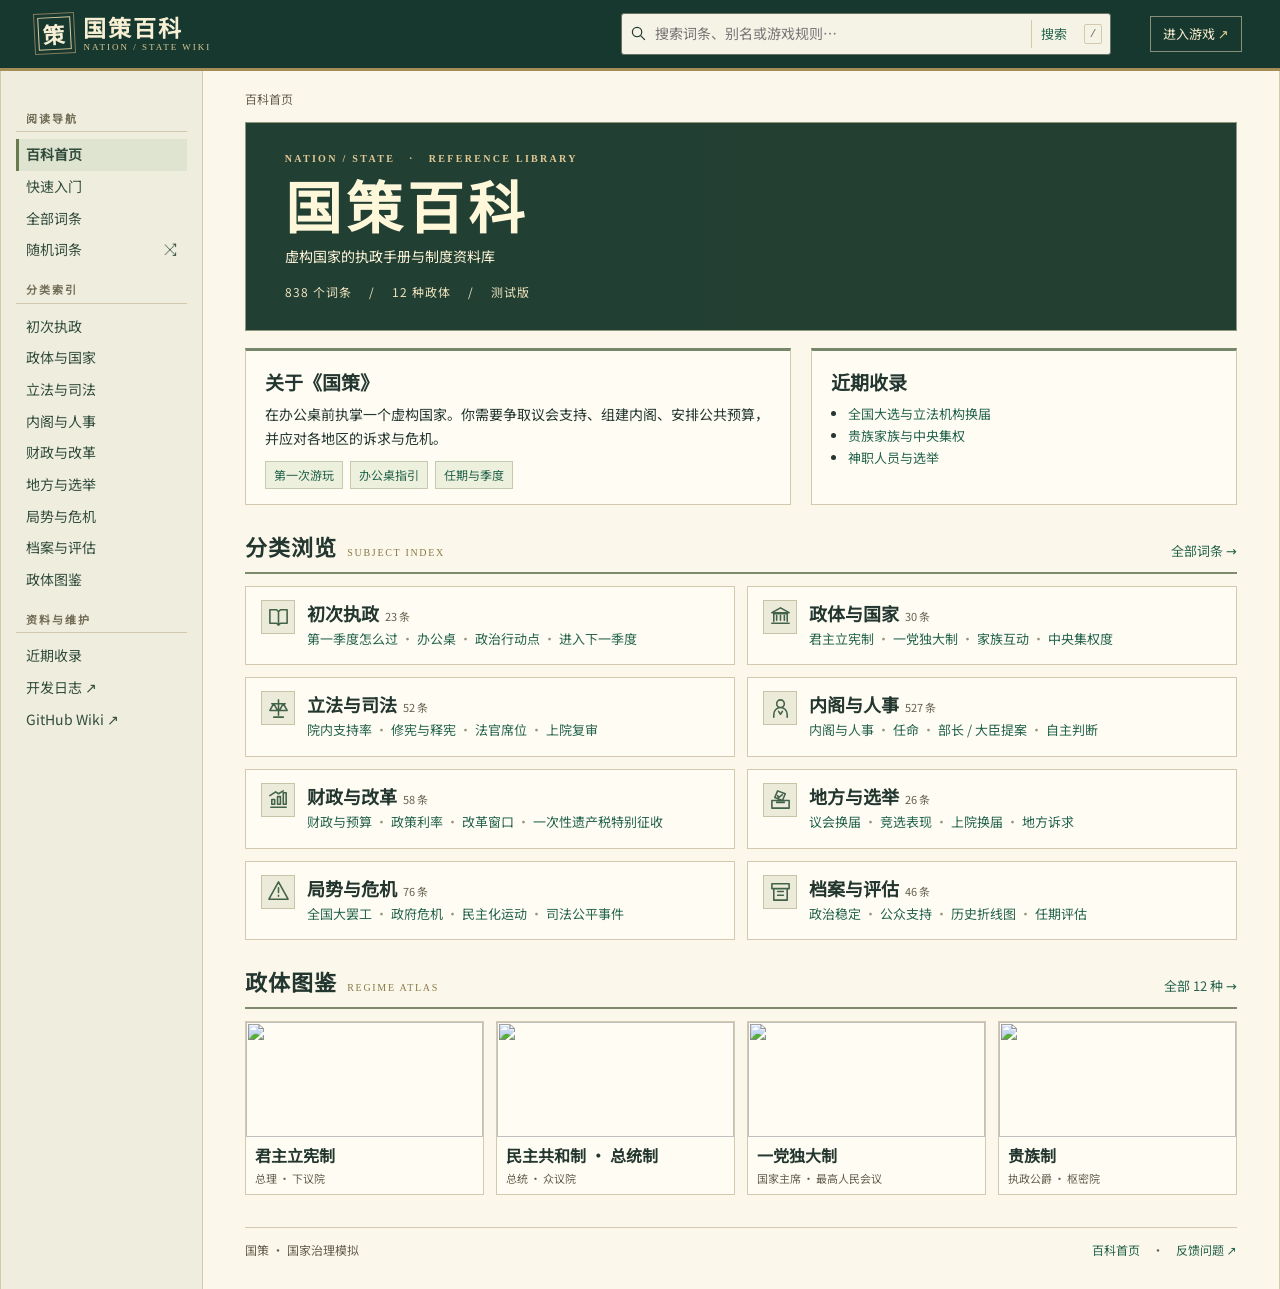
==== wiki/index.html @ 5ea67449 "发布国策图文百科、政体图鉴与全文检索入口" ====
<!doctype html><html lang="zh-CN"><head><meta charset="utf-8"><meta name="viewport" content="width=device-width,initial-scale=1"><meta name="theme-color" content="#203e33"><meta name="description" content="国策游戏百科：查阅政体、议会、预算、内阁、司法、危机和选举规则。"><title>国策百科 · 游戏资料库</title><link rel="stylesheet" href="wiki.css?v=atlas1"><script src="wiki.js?v=atlas1" defer></script></head><body>
<a class="skip" href="#content">跳到正文</a><header class="mast"><div class="mast-inner"><a class="brand" href="#home"><span class="seal" aria-hidden="true">策</span><span>国策百科<small>NATION / STATE WIKI</small></span></a><form class="search" id="search" role="search"><label class="sr" for="query">搜索百科</label><svg aria-hidden="true" viewBox="0 0 24 24"><circle cx="10" cy="10" r="6.6"/><path d="m15 15 6 6"/></svg><input id="query" placeholder="搜索词条、别名或游戏规则…" type="search" autocomplete="off"><button type="submit">搜索</button><kbd aria-hidden="true">/</kbd></form><a class="play" href="../">进入游戏 <span>↗</span></a></div></header>
<div class="shell"><aside><button class="menu-toggle" id="menu-toggle" aria-controls="sidebar-nav" aria-expanded="false">百科导航 <span>☰</span></button><nav id="sidebar-nav" aria-label="百科导航"><div class="side-caption">阅读导航</div><a href="#home" data-page="home">百科首页</a><a href="#entry/quickstart">快速入门</a><a href="#search" data-page="search">全部词条</a><button id="random" type="button">随机词条 <span>⤨</span></button><div class="side-caption">分类索引</div><div id="side-groups"></div><div class="side-caption">资料与维护</div><a href="#updates" data-page="updates">近期收录</a><a href="https://github.com/henrada/nation-state/blob/main/README.md">开发日志 ↗</a><a href="https://github.com/henrada/nation-state/wiki">GitHub Wiki ↗</a></nav></aside>
<main id="content" tabindex="-1"><nav id="crumb" aria-label="当前位置">百科首页</nav><div id="view"><h1>国策百科</h1><p>正在整理词条索引…</p></div><noscript><p>本百科的分类与搜索需要 JavaScript。你也可以阅读<a href="https://github.com/henrada/nation-state/wiki">文字版 Wiki</a>。</p></noscript><footer><span>国策 · 国家治理模拟</span><span><a href="#home">百科首页</a>　·　<a href="https://github.com/henrada/nation-state/issues">反馈问题 ↗</a></span></footer></main></div></body></html>
---- wiki/wiki.css ----
@font-face{font-family:'Wiki Han';src:local('Noto Sans SC'),url('fonts/handbook.woff') format('woff');font-style:normal;font-weight:400;font-display:swap}
:root{--ink:#23362f;--green:#224738;--deep:#17382e;--link:#24634c;--muted:#655f4f;--line:#d3c9ae;--paper:#fbf8eb;--gold:#a27a3f;--serif:Georgia,'Songti SC','Noto Serif SC','SimSun','Wiki Han',serif;--sans:-apple-system,'Microsoft YaHei','PingFang SC','Wiki Han',system-ui,sans-serif}*{box-sizing:border-box}body{margin:0;color:var(--ink);font:15px/1.7 var(--sans);background:#ebe7d9}a{color:var(--link);text-decoration:none}a:hover{text-decoration:underline;text-underline-offset:3px}button,input,select{font:inherit}button{color:inherit;cursor:pointer}button:focus-visible,a:focus-visible,input:focus-visible,select:focus-visible,summary:focus-visible{outline:3px solid #bf863b;outline-offset:3px}.sr,.skip:not(:focus){clip-path:inset(50%);width:1px;height:1px;position:absolute;overflow:hidden}.skip:focus{position:fixed;top:6px;left:6px;background:white;padding:8px;z-index:9}.mast{background:var(--deep);border-bottom:3px solid #a68c57;color:#fff8db}.mast-inner{max-width:1500px;margin:auto;padding:13px clamp(14px,3vw,46px);display:flex;align-items:center;gap:3vw}.brand{display:flex;align-items:center;gap:12px;color:#f7efd4;font:700 23px/1.23 var(--serif);letter-spacing:2px;white-space:nowrap}.brand:hover,.play:hover{text-decoration:none}.brand small{display:block;font:9px/1.5 Georgia,serif;letter-spacing:2px;color:#d9c694}.seal{border:1px solid #ddcda3;outline:1px solid #857c5e;outline-offset:3px;width:33px;height:33px;display:grid;place-items:center;font-size:22px;transform:rotate(-3deg)}.search{display:flex;align-items:center;gap:8px;margin-left:auto;width:min(490px,47%);padding:2px 8px;background:#f5f2e6;border:1px solid #677263;border-radius:3px;color:var(--ink)}.search svg{width:17px;fill:none;stroke:currentColor;stroke-width:1.7}.search input{border:0;background:transparent;min-width:0;flex:1;padding:6px 0;font-size:14px;color:var(--ink)}.search button{background:none;border:0;border-left:1px solid var(--line);font-size:13px;color:var(--link);padding:3px 9px}.search kbd{color:#786e5b;font-size:11px;border:1px solid var(--line);border-radius:2px;padding:0 5px}.play{border:1px solid #879079;color:#f6eccc;padding:6px 12px;font-size:13px}.play span{color:#e3cc92}.shell{max-width:1500px;margin:auto;display:grid;grid-template-columns:202px minmax(0,1fr);min-height:calc(100vh - 70px);background:var(--paper);border-inline:1px solid var(--line)}aside{border-right:1px solid var(--line);background:#efedde;padding:24px 15px}aside nav{position:sticky;top:12px}.side-caption{font:700 11px/1.5 var(--sans);letter-spacing:2px;color:#736e57;padding:15px 10px 5px;border-bottom:1px solid var(--line);margin:0 0 7px}aside a,aside button:not(.menu-toggle){display:block;color:#324d3d;padding:5px 10px;font-size:14px;line-height:1.55;width:100%;text-align:left;border:0;background:none}aside a[aria-current=page],aside button:hover,aside a:hover{background:#dfe4d1;text-decoration:none}aside a[aria-current=page]{box-shadow:inset 3px 0 #677a50;font-weight:650}aside button span{float:right}.menu-toggle{display:none}main{min-width:0;padding:16px clamp(18px,3.3vw,52px) 28px}#crumb{font-size:12px;color:var(--muted);padding:2px 0 13px;overflow-wrap:anywhere}#crumb a{color:#546852}footer{margin-top:32px;border-top:1px solid var(--line);padding-top:12px;display:flex;justify-content:space-between;gap:10px;flex-wrap:wrap;font-size:12px;color:var(--muted)}h1,h2,h3,h4,p{margin:0}h1,h2,h3,h4{font-family:var(--serif)}.hero{min-height:195px;border:1px solid #8f977b;position:relative;background:#233f31;color:#fff7da;isolation:isolate;overflow:hidden;padding:28px clamp(18px,3vw,43px);display:flex;align-items:center}.hero:before{position:absolute;content:'';inset:0 0 0 27%;background:url('../assets/office/republic.webp') center 57% / cover no-repeat;z-index:-2}.hero:after{position:absolute;content:'';inset:0;background:linear-gradient(90deg,#223f33 10%,#223f33f0 40%,#223f33a6 66%,#223f3325);z-index:-1}.eyebrow{font:600 10px/1.5 Georgia,serif;letter-spacing:2.3px;color:var(--gold)}.hero .eyebrow{color:#e0c995}.hero h1{font-size:clamp(35px,4.4vw,61px);line-height:1.2;letter-spacing:5px;margin:5px 0}.hero p{font-size:14px;margin:6px 0 13px}.hero .counts{font-size:12px;color:#efe3bd;letter-spacing:1px}.section-head{display:flex;align-items:baseline;gap:10px;border-bottom:2px solid #7d8a6e;padding:0 0 6px;margin:23px 0 12px}.section-head h2{font-size:22px;letter-spacing:1px}.section-head small{font:10px Georgia,serif;color:#897947;letter-spacing:1.7px}.section-head>a{margin-left:auto;font-size:13px}.intro-grid{display:grid;grid-template-columns:minmax(0,1.28fr) minmax(0,1fr);gap:20px;margin:17px 0}.intro-box,.updates-box,.box,.entry,.article-top,.result-row{border:1px solid var(--line);background:#fffdf3}.intro-box,.updates-box{padding:15px 19px;border-top:3px solid #75866b}.intro-box h2,.updates-box h2{font-size:19px;margin-bottom:5px}.intro-box p,.updates-box p{font-size:14px}.quick-links,.chips{display:flex;gap:7px;flex-wrap:wrap;margin-top:10px}.quick-links a,.chip,.chips a,.chips button{font-size:12px;background:#edf0dd;color:var(--link);border:1px solid #c5cbb1;padding:3px 8px}.updates-box ul{margin:0;padding-left:17px;font-size:13px}.groups{display:grid;grid-template-columns:1fr 1fr;gap:12px}.box{padding:13px 15px;display:grid;grid-template-columns:36px 1fr;gap:10px;min-width:0}.glyph{width:34px;height:34px;border:1px solid #c7c3a7;background:#ecebda;display:grid;place-items:center;color:#426249}.glyph svg{width:23px;height:23px;fill:none;stroke:currentColor;stroke-width:1.65;stroke-linecap:round;stroke-linejoin:round}.box h3{font-size:18px;line-height:1.5}.box h3 a{color:var(--ink)}.box small{color:var(--muted);font:11px var(--sans);margin-left:6px}.box-links{font-size:13px;line-height:1.9}.box-links a:not(:last-child):after{content:' · ';color:#98947c}.regime-grid{display:grid;grid-template-columns:repeat(4,minmax(0,1fr));gap:12px}.regime-tile{border:1px solid var(--line);display:block;background:#fffdf3;color:var(--ink);overflow:hidden}.regime-tile img{display:block;width:100%;height:clamp(80px,9vw,135px);object-fit:cover}.regime-tile b,.regime-tile small{display:block;padding:0 9px}.regime-tile b{font:700 16px/1.6 var(--serif);padding-top:6px}.regime-tile small{font-size:11px;color:var(--muted);margin-bottom:7px}.article-top{padding:21px 23px 17px;border-top:3px solid #7d8b6b}.article-top h1{font-size:clamp(26px,3.8vw,42px);line-height:1.3;margin:5px 0 8px;overflow-wrap:anywhere}.article-top p,.quiet{color:var(--muted);font-size:14px}.entry{padding:20px 23px;margin-top:12px;min-width:0}.entry p+p{margin-top:14px}.entry p{max-width:75ch;line-height:1.9}.entry h2{font-size:21px;margin:0 0 10px}.entry select{max-width:100%;background:var(--paper);padding:5px 9px;color:var(--ink);border:1px solid var(--line)}.regime-info{display:grid;grid-template-columns:minmax(0,1fr) minmax(200px,.72fr);gap:22px}.regime-info img{width:100%;max-height:260px;object-fit:contain;background:#ece8da}.facts{display:grid;grid-template-columns:max-content 1fr;gap:3px 12px;margin:12px 0;font-size:14px}.facts dt{color:var(--muted)}.facts dd{margin:0}.results{display:grid;grid-template-columns:1fr 1fr;gap:9px}.result-row{padding:10px 13px;min-width:0}.result-row a{font:700 16px/1.5 var(--serif)}.result-row p{font-size:12px;color:var(--muted);overflow-wrap:anywhere}.list-controls{display:flex;align-items:center;gap:11px;flex-wrap:wrap;margin:13px 0;font-size:13px}.list-controls select{max-width:100%;padding:4px 8px;background:var(--paper);border:1px solid var(--line)}.pagination{display:flex;align-items:center;justify-content:center;gap:18px;margin-top:16px}.pagination a,.back,.text-button{background:#edf0dd;border:1px solid #c5cbb1;color:var(--link);padding:4px 10px;font-size:13px}.pagination span{font-size:13px;color:var(--muted)}.load-error{padding:14px;border:1px solid #b99678;background:#fbefd9}details{margin-top:12px}summary{cursor:pointer;color:var(--link);font-size:14px}.regime-links{margin-bottom:16px}.update-row{padding:12px 0;border-top:1px solid var(--line)}.update-row p{font-size:14px}
@media(min-width:1501px){body{padding-inline:20px}}@media(max-width:940px){.shell{grid-template-columns:157px minmax(0,1fr)}aside{padding-inline:8px}.hero{min-height:175px}.intro-grid{gap:12px}.regime-grid{grid-template-columns:repeat(3,minmax(0,1fr))}.brand{font-size:20px}.groups{gap:9px}.intro-box,.updates-box{padding:12px}.box{grid-template-columns:29px 1fr;padding:10px;gap:8px}.glyph{width:28px;height:28px}}
@media(max-width:700px){.mast-inner{display:grid;grid-template-columns:1fr auto;gap:11px;padding:11px 15px}.search{grid-column:1/-1;grid-row:2;width:100%}.brand small{font-size:8px}.play{font-size:12px}.shell{display:block}aside{padding:0;border-right:0;border-bottom:1px solid var(--line)}aside nav{position:static;padding:0 10px 12px;display:none}aside nav.open{display:block}.menu-toggle{display:flex;justify-content:space-between;width:100%;padding:6px 15px;border:0;background:none;text-align:left;font-size:13px}.menu-toggle span{padding:0 4px}main{padding:11px 13px 18px}.hero{min-height:157px;padding:18px 16px}.hero:before{inset:0 0 0 9%}.hero:after{background:linear-gradient(90deg,#223f33f7 5%,#223f33eb 43%,#223f3364)}.hero h1{font-size:36px}.hero p{font-size:12px}.hero .counts{font-size:11px;letter-spacing:0}.intro-grid,.groups,.results,.regime-info{grid-template-columns:1fr}.regime-grid{grid-template-columns:repeat(2,minmax(0,1fr))}.regime-tile img{height:100px}.section-head{margin-top:17px}.section-head h2{font-size:20px}.section-head small{font-size:9px}.entry,.article-top{padding:15px}.facts{grid-template-columns:minmax(75px,max-content) 1fr}.regime-info img{max-height:210px}.entry{font-size:14px}.box{grid-template-columns:36px 1fr}.glyph{width:34px;height:34px}}
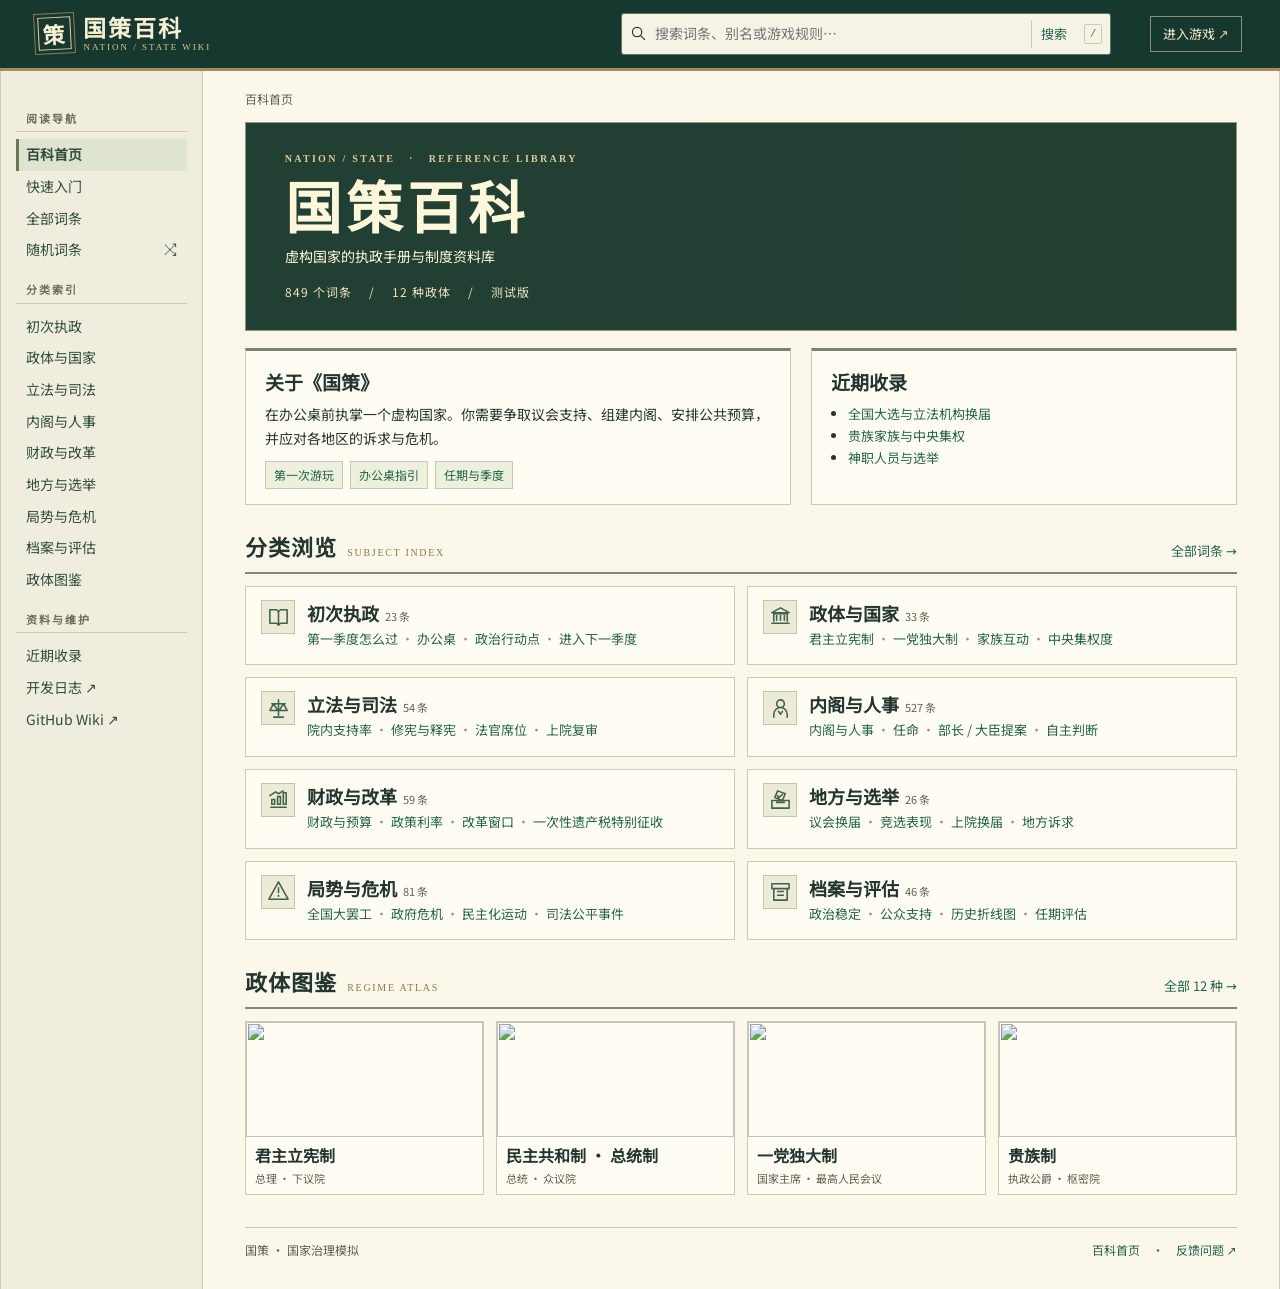
==== commit 7ba1e8ca: "以军政府制取代僭主制，加入委员会逐人表决与三条国家转型路线" ====
--- a/wiki/index.html
+++ b/wiki/index.html
@@ -1,4 +1,4 @@
-<!doctype html><html lang="zh-CN"><head><meta charset="utf-8"><meta name="viewport" content="width=device-width,initial-scale=1"><meta name="theme-color" content="#203e33"><meta name="description" content="国策游戏百科：查阅政体、议会、预算、内阁、司法、危机和选举规则。"><title>国策百科 · 游戏资料库</title><link rel="stylesheet" href="wiki.css?v=atlas1"><script src="wiki.js?v=atlas1" defer></script></head><body>
+<!doctype html><html lang="zh-CN"><head><meta charset="utf-8"><meta name="viewport" content="width=device-width,initial-scale=1"><meta name="theme-color" content="#203e33"><meta name="description" content="国策游戏百科：查阅政体、议会、预算、内阁、司法、危机和选举规则。"><title>国策百科 · 游戏资料库</title><link rel="stylesheet" href="wiki.css?v=atlas1"><script src="wiki.js?v=military1" defer></script></head><body>
 <a class="skip" href="#content">跳到正文</a><header class="mast"><div class="mast-inner"><a class="brand" href="#home"><span class="seal" aria-hidden="true">策</span><span>国策百科<small>NATION / STATE WIKI</small></span></a><form class="search" id="search" role="search"><label class="sr" for="query">搜索百科</label><svg aria-hidden="true" viewBox="0 0 24 24"><circle cx="10" cy="10" r="6.6"/><path d="m15 15 6 6"/></svg><input id="query" placeholder="搜索词条、别名或游戏规则…" type="search" autocomplete="off"><button type="submit">搜索</button><kbd aria-hidden="true">/</kbd></form><a class="play" href="../">进入游戏 <span>↗</span></a></div></header>
 <div class="shell"><aside><button class="menu-toggle" id="menu-toggle" aria-controls="sidebar-nav" aria-expanded="false">百科导航 <span>☰</span></button><nav id="sidebar-nav" aria-label="百科导航"><div class="side-caption">阅读导航</div><a href="#home" data-page="home">百科首页</a><a href="#entry/quickstart">快速入门</a><a href="#search" data-page="search">全部词条</a><button id="random" type="button">随机词条 <span>⤨</span></button><div class="side-caption">分类索引</div><div id="side-groups"></div><div class="side-caption">资料与维护</div><a href="#updates" data-page="updates">近期收录</a><a href="https://github.com/henrada/nation-state/blob/main/README.md">开发日志 ↗</a><a href="https://github.com/henrada/nation-state/wiki">GitHub Wiki ↗</a></nav></aside>
 <main id="content" tabindex="-1"><nav id="crumb" aria-label="当前位置">百科首页</nav><div id="view"><h1>国策百科</h1><p>正在整理词条索引…</p></div><noscript><p>本百科的分类与搜索需要 JavaScript。你也可以阅读<a href="https://github.com/henrada/nation-state/wiki">文字版 Wiki</a>。</p></noscript><footer><span>国策 · 国家治理模拟</span><span><a href="#home">百科首页</a>　·　<a href="https://github.com/henrada/nation-state/issues">反馈问题 ↗</a></span></footer></main></div></body></html>
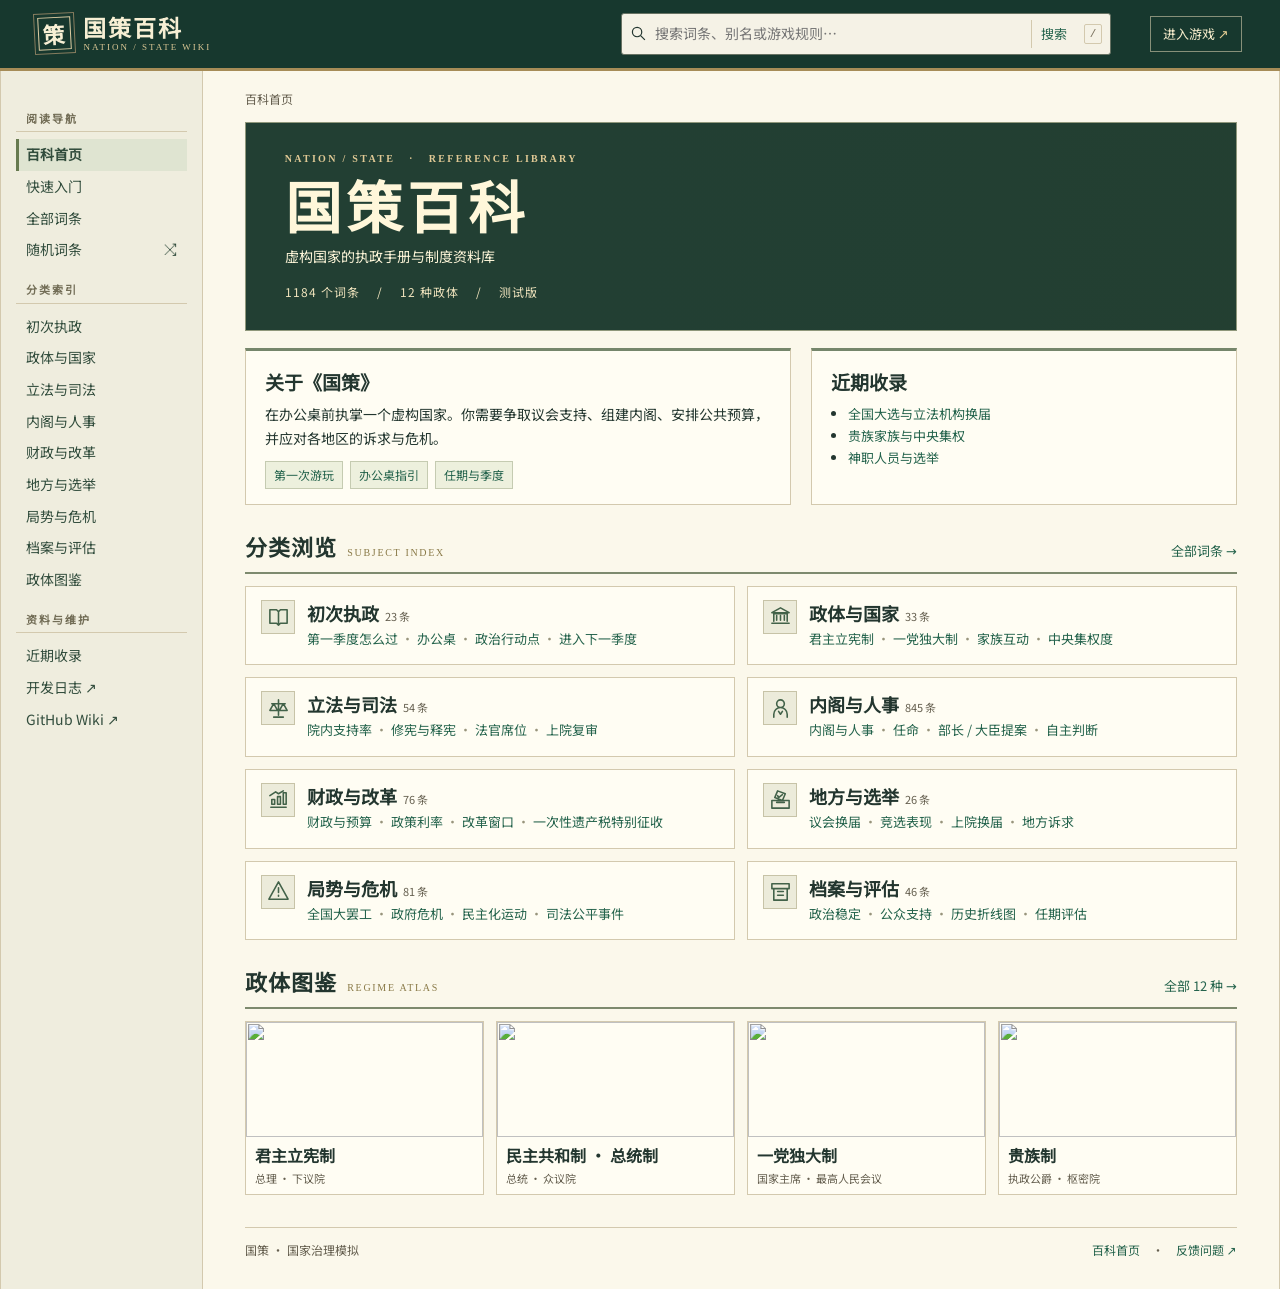
==== commit 3eb2cc85: "Simplify game copy and align expandable rule explanations" ====
--- a/wiki/index.html
+++ b/wiki/index.html
@@ -1,4 +1,4 @@
-<!doctype html><html lang="zh-CN"><head><meta charset="utf-8"><meta name="viewport" content="width=device-width,initial-scale=1"><meta name="theme-color" content="#203e33"><meta name="description" content="国策游戏百科：查阅政体、议会、预算、内阁、司法、危机和选举规则。"><title>国策百科 · 游戏资料库</title><link rel="stylesheet" href="wiki.css?v=atlas1"><script src="wiki.js?v=military1" defer></script></head><body>
+<!doctype html><html lang="zh-CN"><head><meta charset="utf-8"><meta name="viewport" content="width=device-width,initial-scale=1"><meta name="theme-color" content="#203e33"><meta name="description" content="国策游戏百科：查阅政体、议会、预算、内阁、司法、危机和选举规则。"><title>国策百科 · 游戏资料库</title><link rel="stylesheet" href="wiki.css?v=rules2"><script src="wiki.js?v=rules2" defer></script></head><body>
 <a class="skip" href="#content">跳到正文</a><header class="mast"><div class="mast-inner"><a class="brand" href="#home"><span class="seal" aria-hidden="true">策</span><span>国策百科<small>NATION / STATE WIKI</small></span></a><form class="search" id="search" role="search"><label class="sr" for="query">搜索百科</label><svg aria-hidden="true" viewBox="0 0 24 24"><circle cx="10" cy="10" r="6.6"/><path d="m15 15 6 6"/></svg><input id="query" placeholder="搜索词条、别名或游戏规则…" type="search" autocomplete="off"><button type="submit">搜索</button><kbd aria-hidden="true">/</kbd></form><a class="play" href="../">进入游戏 <span>↗</span></a></div></header>
 <div class="shell"><aside><button class="menu-toggle" id="menu-toggle" aria-controls="sidebar-nav" aria-expanded="false">百科导航 <span>☰</span></button><nav id="sidebar-nav" aria-label="百科导航"><div class="side-caption">阅读导航</div><a href="#home" data-page="home">百科首页</a><a href="#entry/quickstart">快速入门</a><a href="#search" data-page="search">全部词条</a><button id="random" type="button">随机词条 <span>⤨</span></button><div class="side-caption">分类索引</div><div id="side-groups"></div><div class="side-caption">资料与维护</div><a href="#updates" data-page="updates">近期收录</a><a href="https://github.com/henrada/nation-state/blob/main/README.md">开发日志 ↗</a><a href="https://github.com/henrada/nation-state/wiki">GitHub Wiki ↗</a></nav></aside>
 <main id="content" tabindex="-1"><nav id="crumb" aria-label="当前位置">百科首页</nav><div id="view"><h1>国策百科</h1><p>正在整理词条索引…</p></div><noscript><p>本百科的分类与搜索需要 JavaScript。你也可以阅读<a href="https://github.com/henrada/nation-state/wiki">文字版 Wiki</a>。</p></noscript><footer><span>国策 · 国家治理模拟</span><span><a href="#home">百科首页</a>　·　<a href="https://github.com/henrada/nation-state/issues">反馈问题 ↗</a></span></footer></main></div></body></html>
--- a/wiki/wiki.css
+++ b/wiki/wiki.css
@@ -1,4 +1,4 @@
 @font-face{font-family:'Wiki Han';src:local('Noto Sans SC'),url('fonts/handbook.woff') format('woff');font-style:normal;font-weight:400;font-display:swap}
-:root{--ink:#23362f;--green:#224738;--deep:#17382e;--link:#24634c;--muted:#655f4f;--line:#d3c9ae;--paper:#fbf8eb;--gold:#a27a3f;--serif:Georgia,'Songti SC','Noto Serif SC','SimSun','Wiki Han',serif;--sans:-apple-system,'Microsoft YaHei','PingFang SC','Wiki Han',system-ui,sans-serif}*{box-sizing:border-box}body{margin:0;color:var(--ink);font:15px/1.7 var(--sans);background:#ebe7d9}a{color:var(--link);text-decoration:none}a:hover{text-decoration:underline;text-underline-offset:3px}button,input,select{font:inherit}button{color:inherit;cursor:pointer}button:focus-visible,a:focus-visible,input:focus-visible,select:focus-visible,summary:focus-visible{outline:3px solid #bf863b;outline-offset:3px}.sr,.skip:not(:focus){clip-path:inset(50%);width:1px;height:1px;position:absolute;overflow:hidden}.skip:focus{position:fixed;top:6px;left:6px;background:white;padding:8px;z-index:9}.mast{background:var(--deep);border-bottom:3px solid #a68c57;color:#fff8db}.mast-inner{max-width:1500px;margin:auto;padding:13px clamp(14px,3vw,46px);display:flex;align-items:center;gap:3vw}.brand{display:flex;align-items:center;gap:12px;color:#f7efd4;font:700 23px/1.23 var(--serif);letter-spacing:2px;white-space:nowrap}.brand:hover,.play:hover{text-decoration:none}.brand small{display:block;font:9px/1.5 Georgia,serif;letter-spacing:2px;color:#d9c694}.seal{border:1px solid #ddcda3;outline:1px solid #857c5e;outline-offset:3px;width:33px;height:33px;display:grid;place-items:center;font-size:22px;transform:rotate(-3deg)}.search{display:flex;align-items:center;gap:8px;margin-left:auto;width:min(490px,47%);padding:2px 8px;background:#f5f2e6;border:1px solid #677263;border-radius:3px;color:var(--ink)}.search svg{width:17px;fill:none;stroke:currentColor;stroke-width:1.7}.search input{border:0;background:transparent;min-width:0;flex:1;padding:6px 0;font-size:14px;color:var(--ink)}.search button{background:none;border:0;border-left:1px solid var(--line);font-size:13px;color:var(--link);padding:3px 9px}.search kbd{color:#786e5b;font-size:11px;border:1px solid var(--line);border-radius:2px;padding:0 5px}.play{border:1px solid #879079;color:#f6eccc;padding:6px 12px;font-size:13px}.play span{color:#e3cc92}.shell{max-width:1500px;margin:auto;display:grid;grid-template-columns:202px minmax(0,1fr);min-height:calc(100vh - 70px);background:var(--paper);border-inline:1px solid var(--line)}aside{border-right:1px solid var(--line);background:#efedde;padding:24px 15px}aside nav{position:sticky;top:12px}.side-caption{font:700 11px/1.5 var(--sans);letter-spacing:2px;color:#736e57;padding:15px 10px 5px;border-bottom:1px solid var(--line);margin:0 0 7px}aside a,aside button:not(.menu-toggle){display:block;color:#324d3d;padding:5px 10px;font-size:14px;line-height:1.55;width:100%;text-align:left;border:0;background:none}aside a[aria-current=page],aside button:hover,aside a:hover{background:#dfe4d1;text-decoration:none}aside a[aria-current=page]{box-shadow:inset 3px 0 #677a50;font-weight:650}aside button span{float:right}.menu-toggle{display:none}main{min-width:0;padding:16px clamp(18px,3.3vw,52px) 28px}#crumb{font-size:12px;color:var(--muted);padding:2px 0 13px;overflow-wrap:anywhere}#crumb a{color:#546852}footer{margin-top:32px;border-top:1px solid var(--line);padding-top:12px;display:flex;justify-content:space-between;gap:10px;flex-wrap:wrap;font-size:12px;color:var(--muted)}h1,h2,h3,h4,p{margin:0}h1,h2,h3,h4{font-family:var(--serif)}.hero{min-height:195px;border:1px solid #8f977b;position:relative;background:#233f31;color:#fff7da;isolation:isolate;overflow:hidden;padding:28px clamp(18px,3vw,43px);display:flex;align-items:center}.hero:before{position:absolute;content:'';inset:0 0 0 27%;background:url('../assets/office/republic.webp') center 57% / cover no-repeat;z-index:-2}.hero:after{position:absolute;content:'';inset:0;background:linear-gradient(90deg,#223f33 10%,#223f33f0 40%,#223f33a6 66%,#223f3325);z-index:-1}.eyebrow{font:600 10px/1.5 Georgia,serif;letter-spacing:2.3px;color:var(--gold)}.hero .eyebrow{color:#e0c995}.hero h1{font-size:clamp(35px,4.4vw,61px);line-height:1.2;letter-spacing:5px;margin:5px 0}.hero p{font-size:14px;margin:6px 0 13px}.hero .counts{font-size:12px;color:#efe3bd;letter-spacing:1px}.section-head{display:flex;align-items:baseline;gap:10px;border-bottom:2px solid #7d8a6e;padding:0 0 6px;margin:23px 0 12px}.section-head h2{font-size:22px;letter-spacing:1px}.section-head small{font:10px Georgia,serif;color:#897947;letter-spacing:1.7px}.section-head>a{margin-left:auto;font-size:13px}.intro-grid{display:grid;grid-template-columns:minmax(0,1.28fr) minmax(0,1fr);gap:20px;margin:17px 0}.intro-box,.updates-box,.box,.entry,.article-top,.result-row{border:1px solid var(--line);background:#fffdf3}.intro-box,.updates-box{padding:15px 19px;border-top:3px solid #75866b}.intro-box h2,.updates-box h2{font-size:19px;margin-bottom:5px}.intro-box p,.updates-box p{font-size:14px}.quick-links,.chips{display:flex;gap:7px;flex-wrap:wrap;margin-top:10px}.quick-links a,.chip,.chips a,.chips button{font-size:12px;background:#edf0dd;color:var(--link);border:1px solid #c5cbb1;padding:3px 8px}.updates-box ul{margin:0;padding-left:17px;font-size:13px}.groups{display:grid;grid-template-columns:1fr 1fr;gap:12px}.box{padding:13px 15px;display:grid;grid-template-columns:36px 1fr;gap:10px;min-width:0}.glyph{width:34px;height:34px;border:1px solid #c7c3a7;background:#ecebda;display:grid;place-items:center;color:#426249}.glyph svg{width:23px;height:23px;fill:none;stroke:currentColor;stroke-width:1.65;stroke-linecap:round;stroke-linejoin:round}.box h3{font-size:18px;line-height:1.5}.box h3 a{color:var(--ink)}.box small{color:var(--muted);font:11px var(--sans);margin-left:6px}.box-links{font-size:13px;line-height:1.9}.box-links a:not(:last-child):after{content:' · ';color:#98947c}.regime-grid{display:grid;grid-template-columns:repeat(4,minmax(0,1fr));gap:12px}.regime-tile{border:1px solid var(--line);display:block;background:#fffdf3;color:var(--ink);overflow:hidden}.regime-tile img{display:block;width:100%;height:clamp(80px,9vw,135px);object-fit:cover}.regime-tile b,.regime-tile small{display:block;padding:0 9px}.regime-tile b{font:700 16px/1.6 var(--serif);padding-top:6px}.regime-tile small{font-size:11px;color:var(--muted);margin-bottom:7px}.article-top{padding:21px 23px 17px;border-top:3px solid #7d8b6b}.article-top h1{font-size:clamp(26px,3.8vw,42px);line-height:1.3;margin:5px 0 8px;overflow-wrap:anywhere}.article-top p,.quiet{color:var(--muted);font-size:14px}.entry{padding:20px 23px;margin-top:12px;min-width:0}.entry p+p{margin-top:14px}.entry p{max-width:75ch;line-height:1.9}.entry h2{font-size:21px;margin:0 0 10px}.entry select{max-width:100%;background:var(--paper);padding:5px 9px;color:var(--ink);border:1px solid var(--line)}.regime-info{display:grid;grid-template-columns:minmax(0,1fr) minmax(200px,.72fr);gap:22px}.regime-info img{width:100%;max-height:260px;object-fit:contain;background:#ece8da}.facts{display:grid;grid-template-columns:max-content 1fr;gap:3px 12px;margin:12px 0;font-size:14px}.facts dt{color:var(--muted)}.facts dd{margin:0}.results{display:grid;grid-template-columns:1fr 1fr;gap:9px}.result-row{padding:10px 13px;min-width:0}.result-row a{font:700 16px/1.5 var(--serif)}.result-row p{font-size:12px;color:var(--muted);overflow-wrap:anywhere}.list-controls{display:flex;align-items:center;gap:11px;flex-wrap:wrap;margin:13px 0;font-size:13px}.list-controls select{max-width:100%;padding:4px 8px;background:var(--paper);border:1px solid var(--line)}.pagination{display:flex;align-items:center;justify-content:center;gap:18px;margin-top:16px}.pagination a,.back,.text-button{background:#edf0dd;border:1px solid #c5cbb1;color:var(--link);padding:4px 10px;font-size:13px}.pagination span{font-size:13px;color:var(--muted)}.load-error{padding:14px;border:1px solid #b99678;background:#fbefd9}details{margin-top:12px}summary{cursor:pointer;color:var(--link);font-size:14px}.regime-links{margin-bottom:16px}.update-row{padding:12px 0;border-top:1px solid var(--line)}.update-row p{font-size:14px}
+:root{--ink:#23362f;--green:#224738;--deep:#17382e;--link:#24634c;--muted:#655f4f;--line:#d3c9ae;--paper:#fbf8eb;--gold:#a27a3f;--serif:Georgia,'Songti SC','Noto Serif SC','SimSun','Wiki Han',serif;--sans:-apple-system,'Microsoft YaHei','PingFang SC','Wiki Han',system-ui,sans-serif}*{box-sizing:border-box}body{margin:0;color:var(--ink);font:15px/1.7 var(--sans);background:#ebe7d9}a{color:var(--link);text-decoration:none}a:hover{text-decoration:underline;text-underline-offset:3px}button,input,select{font:inherit}button{color:inherit;cursor:pointer}button:focus-visible,a:focus-visible,input:focus-visible,select:focus-visible,summary:focus-visible{outline:3px solid #bf863b;outline-offset:3px}.sr,.skip:not(:focus){clip-path:inset(50%);width:1px;height:1px;position:absolute;overflow:hidden}.skip:focus{position:fixed;top:6px;left:6px;background:white;padding:8px;z-index:9}.mast{background:var(--deep);border-bottom:3px solid #a68c57;color:#fff8db}.mast-inner{max-width:1500px;margin:auto;padding:13px clamp(14px,3vw,46px);display:flex;align-items:center;gap:3vw}.brand{display:flex;align-items:center;gap:12px;color:#f7efd4;font:700 23px/1.23 var(--serif);letter-spacing:2px;white-space:nowrap}.brand:hover,.play:hover{text-decoration:none}.brand small{display:block;font:9px/1.5 Georgia,serif;letter-spacing:2px;color:#d9c694}.seal{border:1px solid #ddcda3;outline:1px solid #857c5e;outline-offset:3px;width:33px;height:33px;display:grid;place-items:center;font-size:22px;transform:rotate(-3deg)}.search{display:flex;align-items:center;gap:8px;margin-left:auto;width:min(490px,47%);padding:2px 8px;background:#f5f2e6;border:1px solid #677263;border-radius:3px;color:var(--ink)}.search svg{width:17px;fill:none;stroke:currentColor;stroke-width:1.7}.search input{border:0;background:transparent;min-width:0;flex:1;padding:6px 0;font-size:14px;color:var(--ink)}.search button{background:none;border:0;border-left:1px solid var(--line);font-size:13px;color:var(--link);padding:3px 9px}.search kbd{color:#786e5b;font-size:11px;border:1px solid var(--line);border-radius:2px;padding:0 5px}.play{border:1px solid #879079;color:#f6eccc;padding:6px 12px;font-size:13px}.play span{color:#e3cc92}.shell{max-width:1500px;margin:auto;display:grid;grid-template-columns:202px minmax(0,1fr);min-height:calc(100vh - 70px);background:var(--paper);border-inline:1px solid var(--line)}aside{border-right:1px solid var(--line);background:#efedde;padding:24px 15px}aside nav{position:sticky;top:12px}.side-caption{font:700 11px/1.5 var(--sans);letter-spacing:2px;color:#736e57;padding:15px 10px 5px;border-bottom:1px solid var(--line);margin:0 0 7px}aside a,aside button:not(.menu-toggle){display:block;color:#324d3d;padding:5px 10px;font-size:14px;line-height:1.55;width:100%;text-align:left;border:0;background:none}aside a[aria-current=page],aside button:hover,aside a:hover{background:#dfe4d1;text-decoration:none}aside a[aria-current=page]{box-shadow:inset 3px 0 #677a50;font-weight:650}aside button span{float:right}.menu-toggle{display:none}main{min-width:0;padding:16px clamp(18px,3.3vw,52px) 28px}#crumb{font-size:12px;color:var(--muted);padding:2px 0 13px;overflow-wrap:anywhere}#crumb a{color:#546852}footer{margin-top:32px;border-top:1px solid var(--line);padding-top:12px;display:flex;justify-content:space-between;gap:10px;flex-wrap:wrap;font-size:12px;color:var(--muted)}h1,h2,h3,h4,p{margin:0}h1,h2,h3,h4{font-family:var(--serif)}.hero{min-height:195px;border:1px solid #8f977b;position:relative;background:#233f31;color:#fff7da;isolation:isolate;overflow:hidden;padding:28px clamp(18px,3vw,43px);display:flex;align-items:center}.hero:before{position:absolute;content:'';inset:0 0 0 27%;background:url('../assets/office/republic.webp') center 57% / cover no-repeat;z-index:-2}.hero:after{position:absolute;content:'';inset:0;background:linear-gradient(90deg,#223f33 10%,#223f33f0 40%,#223f33a6 66%,#223f3325);z-index:-1}.eyebrow{font:600 10px/1.5 Georgia,serif;letter-spacing:2.3px;color:var(--gold)}.hero .eyebrow{color:#e0c995}.hero h1{font-size:clamp(35px,4.4vw,61px);line-height:1.2;letter-spacing:5px;margin:5px 0}.hero p{font-size:14px;margin:6px 0 13px}.hero .counts{font-size:12px;color:#efe3bd;letter-spacing:1px}.section-head{display:flex;align-items:baseline;gap:10px;border-bottom:2px solid #7d8a6e;padding:0 0 6px;margin:23px 0 12px}.section-head h2{font-size:22px;letter-spacing:1px}.section-head small{font:10px Georgia,serif;color:#897947;letter-spacing:1.7px}.section-head>a{margin-left:auto;font-size:13px}.intro-grid{display:grid;grid-template-columns:minmax(0,1.28fr) minmax(0,1fr);gap:20px;margin:17px 0}.intro-box,.updates-box,.box,.entry,.article-top,.result-row{border:1px solid var(--line);background:#fffdf3}.intro-box,.updates-box{padding:15px 19px;border-top:3px solid #75866b}.intro-box h2,.updates-box h2{font-size:19px;margin-bottom:5px}.intro-box p,.updates-box p{font-size:14px}.quick-links,.chips{display:flex;gap:7px;flex-wrap:wrap;margin-top:10px}.quick-links a,.chip,.chips a,.chips button{font-size:12px;background:#edf0dd;color:var(--link);border:1px solid #c5cbb1;padding:3px 8px}.updates-box ul{margin:0;padding-left:17px;font-size:13px}.groups{display:grid;grid-template-columns:1fr 1fr;gap:12px}.box{padding:13px 15px;display:grid;grid-template-columns:36px 1fr;gap:10px;min-width:0}.glyph{width:34px;height:34px;border:1px solid #c7c3a7;background:#ecebda;display:grid;place-items:center;color:#426249}.glyph svg{width:23px;height:23px;fill:none;stroke:currentColor;stroke-width:1.65;stroke-linecap:round;stroke-linejoin:round}.box h3{font-size:18px;line-height:1.5}.box h3 a{color:var(--ink)}.box small{color:var(--muted);font:11px var(--sans);margin-left:6px}.box-links{font-size:13px;line-height:1.9}.box-links a:not(:last-child):after{content:' · ';color:#98947c}.regime-grid{display:grid;grid-template-columns:repeat(4,minmax(0,1fr));gap:12px}.regime-tile{border:1px solid var(--line);display:block;background:#fffdf3;color:var(--ink);overflow:hidden}.regime-tile img{display:block;width:100%;height:clamp(80px,9vw,135px);object-fit:cover}.regime-tile b,.regime-tile small{display:block;padding:0 9px}.regime-tile b{font:700 16px/1.6 var(--serif);padding-top:6px}.regime-tile small{font-size:11px;color:var(--muted);margin-bottom:7px}.article-top{padding:21px 23px 17px;border-top:3px solid #7d8b6b}.article-top h1{font-size:clamp(26px,3.8vw,42px);line-height:1.3;margin:5px 0 8px;overflow-wrap:anywhere}.article-top p,.quiet{color:var(--muted);font-size:14px}.entry{padding:20px 23px;margin-top:12px;min-width:0}.entry p+p{margin-top:14px}.entry p{line-height:1.9}.entry h2{font-size:21px;margin:0 0 10px}.entry select{max-width:100%;background:var(--paper);padding:5px 9px;color:var(--ink);border:1px solid var(--line)}.regime-info{display:grid;grid-template-columns:minmax(0,1fr) minmax(200px,.72fr);gap:22px}.regime-info img{width:100%;max-height:260px;object-fit:contain;background:#ece8da}.facts{display:grid;grid-template-columns:max-content 1fr;gap:3px 12px;margin:12px 0;font-size:14px}.facts dt{color:var(--muted)}.facts dd{margin:0}.results{display:grid;grid-template-columns:1fr 1fr;gap:9px}.result-row{padding:10px 13px;min-width:0}.result-row a{font:700 16px/1.5 var(--serif)}.result-row p{font-size:12px;color:var(--muted);overflow-wrap:anywhere}.list-controls{display:flex;align-items:center;gap:11px;flex-wrap:wrap;margin:13px 0;font-size:13px}.list-controls select{max-width:100%;padding:4px 8px;background:var(--paper);border:1px solid var(--line)}.pagination{display:flex;align-items:center;justify-content:center;gap:18px;margin-top:16px}.pagination a,.back,.text-button{background:#edf0dd;border:1px solid #c5cbb1;color:var(--link);padding:4px 10px;font-size:13px}.pagination span{font-size:13px;color:var(--muted)}.load-error{padding:14px;border:1px solid #b99678;background:#fbefd9}details{margin-top:12px}summary{cursor:pointer;color:var(--link);font-size:14px}.regime-links{margin-bottom:16px}.update-row{padding:12px 0;border-top:1px solid var(--line)}.update-row p{font-size:14px}
 @media(min-width:1501px){body{padding-inline:20px}}@media(max-width:940px){.shell{grid-template-columns:157px minmax(0,1fr)}aside{padding-inline:8px}.hero{min-height:175px}.intro-grid{gap:12px}.regime-grid{grid-template-columns:repeat(3,minmax(0,1fr))}.brand{font-size:20px}.groups{gap:9px}.intro-box,.updates-box{padding:12px}.box{grid-template-columns:29px 1fr;padding:10px;gap:8px}.glyph{width:28px;height:28px}}
 @media(max-width:700px){.mast-inner{display:grid;grid-template-columns:1fr auto;gap:11px;padding:11px 15px}.search{grid-column:1/-1;grid-row:2;width:100%}.brand small{font-size:8px}.play{font-size:12px}.shell{display:block}aside{padding:0;border-right:0;border-bottom:1px solid var(--line)}aside nav{position:static;padding:0 10px 12px;display:none}aside nav.open{display:block}.menu-toggle{display:flex;justify-content:space-between;width:100%;padding:6px 15px;border:0;background:none;text-align:left;font-size:13px}.menu-toggle span{padding:0 4px}main{padding:11px 13px 18px}.hero{min-height:157px;padding:18px 16px}.hero:before{inset:0 0 0 9%}.hero:after{background:linear-gradient(90deg,#223f33f7 5%,#223f33eb 43%,#223f3364)}.hero h1{font-size:36px}.hero p{font-size:12px}.hero .counts{font-size:11px;letter-spacing:0}.intro-grid,.groups,.results,.regime-info{grid-template-columns:1fr}.regime-grid{grid-template-columns:repeat(2,minmax(0,1fr))}.regime-tile img{height:100px}.section-head{margin-top:17px}.section-head h2{font-size:20px}.section-head small{font-size:9px}.entry,.article-top{padding:15px}.facts{grid-template-columns:minmax(75px,max-content) 1fr}.regime-info img{max-height:210px}.entry{font-size:14px}.box{grid-template-columns:36px 1fr}.glyph{width:34px;height:34px}}
